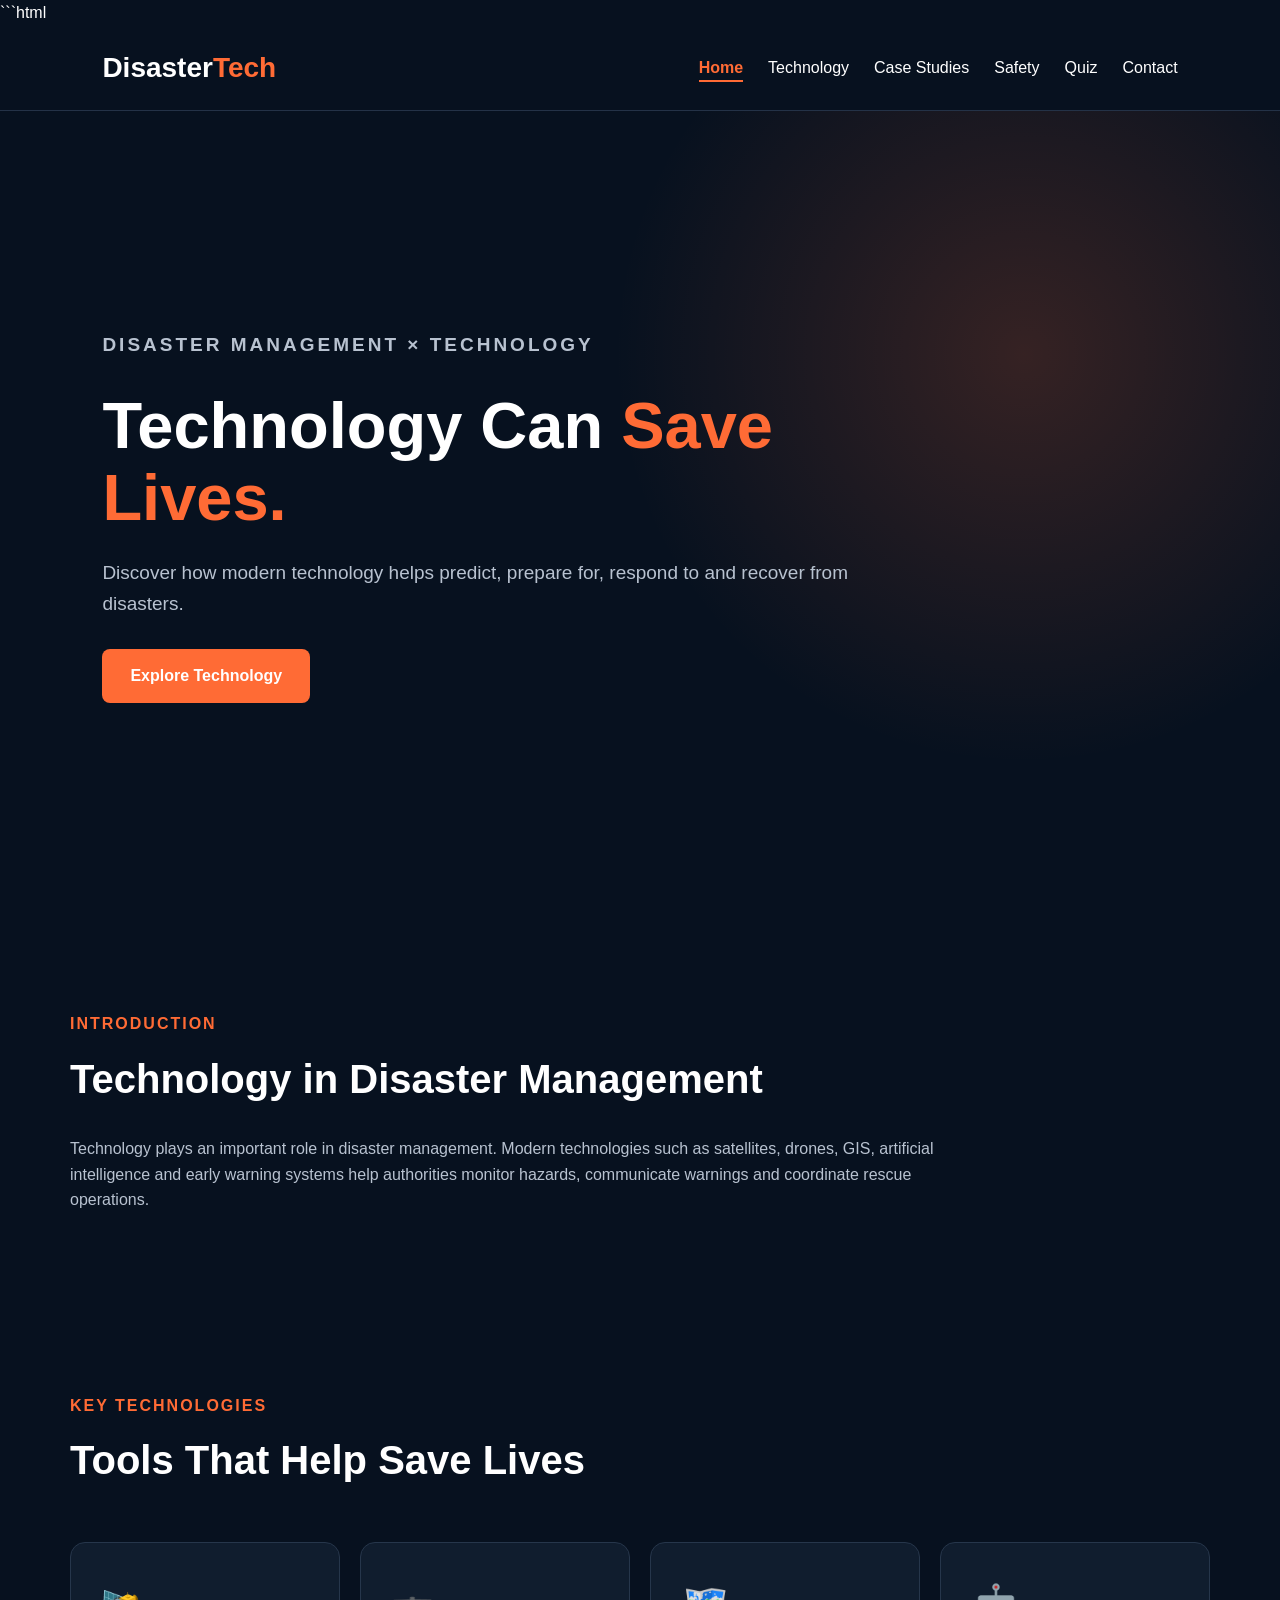
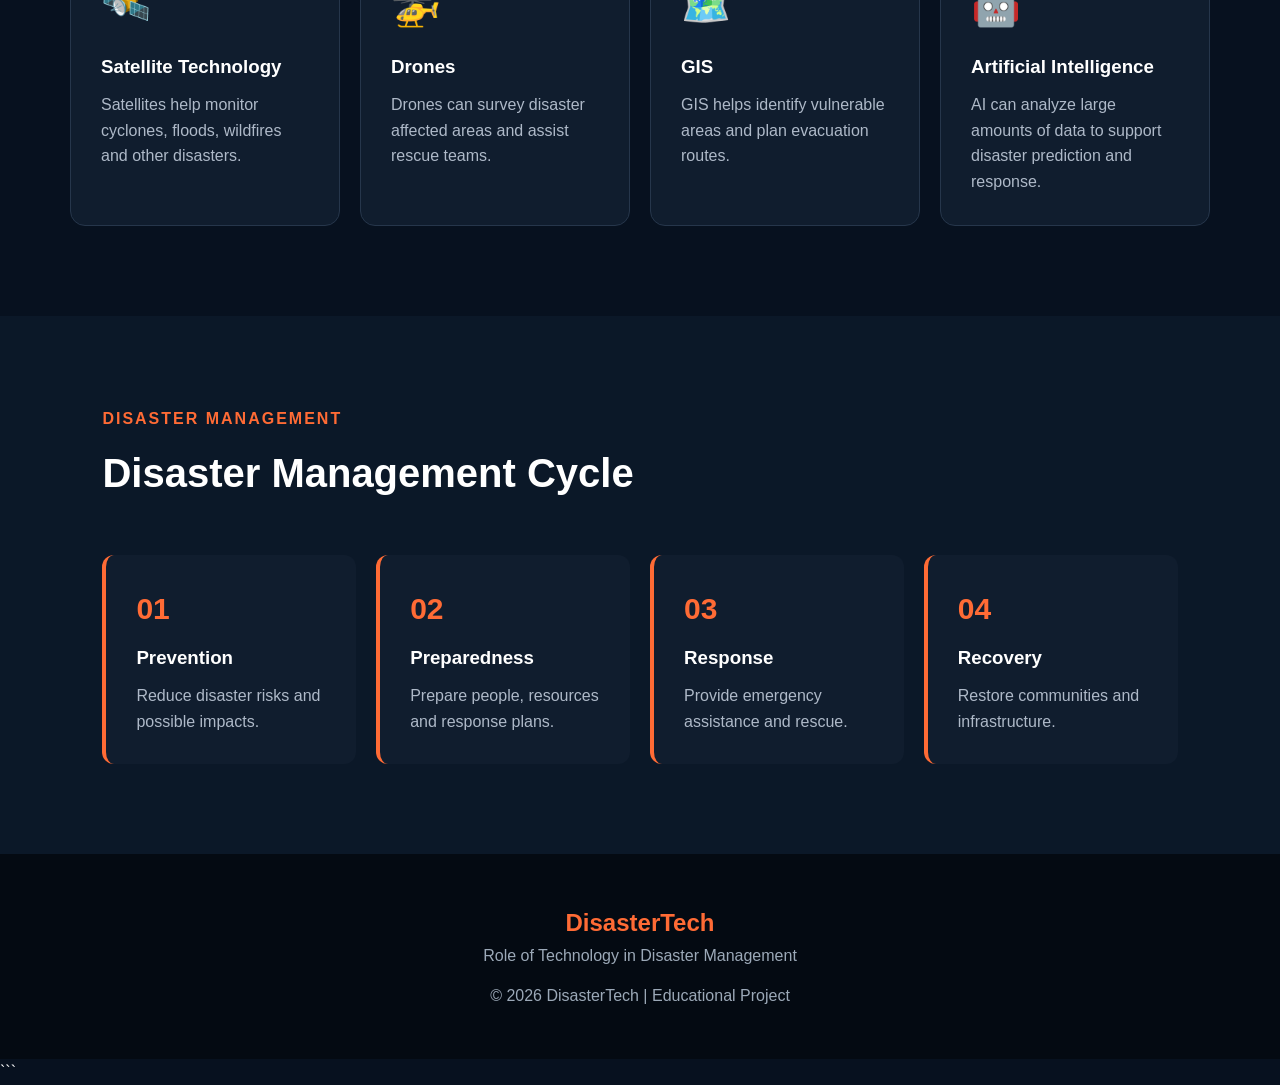
==== Disaster-Tech/index.html @ 54e912b9 "Add files via upload" ====
```html
<!DOCTYPE html>
<html lang="en">

<head>

    <meta charset="UTF-8">

    <meta name="viewport"
          content="width=device-width, initial-scale=1.0">

    <title>DisasterTech | Disaster Management</title>

    <link rel="stylesheet" href="css/style.css">

</head>


<body>


    <!-- NAVIGATION -->

    <header>

        <nav class="navbar">

            <div class="logo">
                Disaster<span>Tech</span>
            </div>


            <ul class="nav-links">

                <li>
                    <a href="index.html" class="active">Home</a>
                </li>

                <li>
                    <a href="technology.html">Technology</a>
                </li>

                <li>
                    <a href="case-studies.html">Case Studies</a>
                </li>

                <li>
                    <a href="safety.html">Safety</a>
                </li>

                <li>
                    <a href="quiz.html">Quiz</a>
                </li>

                <li>
                    <a href="contact.html">Contact</a>
                </li>

            </ul>

        </nav>

    </header>



    <!-- HERO SECTION -->

    <section class="hero">

        <div class="hero-content">

            <p class="tagline">
                DISASTER MANAGEMENT × TECHNOLOGY
            </p>


            <h1>

                Technology Can
                <span>Save Lives.</span>

            </h1>


            <p>

                Discover how modern technology helps
                predict, prepare for, respond to and
                recover from disasters.

            </p>


            <a href="technology.html" class="btn">

                Explore Technology

            </a>

        </div>

    </section>



    <!-- INTRODUCTION -->

    <section class="section">

        <div class="section-title">

            <p>INTRODUCTION</p>

            <h2>
                Technology in Disaster Management
            </h2>

        </div>


        <p class="description">

            Technology plays an important role in
            disaster management. Modern technologies
            such as satellites, drones, GIS,
            artificial intelligence and early warning
            systems help authorities monitor hazards,
            communicate warnings and coordinate
            rescue operations.

        </p>

    </section>



    <!-- TECHNOLOGY -->

    <section class="section">

        <div class="section-title">

            <p>KEY TECHNOLOGIES</p>

            <h2>
                Tools That Help Save Lives
            </h2>

        </div>


        <div class="card-container">


            <div class="tech-card">

                <div class="icon">🛰️</div>

                <h3>
                    Satellite Technology
                </h3>

                <p>

                    Satellites help monitor
                    cyclones, floods, wildfires
                    and other disasters.

                </p>

            </div>



            <div class="tech-card">

                <div class="icon">🚁</div>

                <h3>
                    Drones
                </h3>

                <p>

                    Drones can survey disaster
                    affected areas and assist
                    rescue teams.

                </p>

            </div>



            <div class="tech-card">

                <div class="icon">🗺️</div>

                <h3>
                    GIS
                </h3>

                <p>

                    GIS helps identify vulnerable
                    areas and plan evacuation
                    routes.

                </p>

            </div>



            <div class="tech-card">

                <div class="icon">🤖</div>

                <h3>
                    Artificial Intelligence
                </h3>

                <p>

                    AI can analyze large amounts
                    of data to support disaster
                    prediction and response.

                </p>

            </div>


        </div>

    </section>



    <!-- DISASTER MANAGEMENT CYCLE -->

    <section class="cycle-section">

        <div class="section-title">

            <p>
                DISASTER MANAGEMENT
            </p>

            <h2>
                Disaster Management Cycle
            </h2>

        </div>


        <div class="cycle-container">


            <div class="cycle-box">

                <span>01</span>

                <h3>
                    Prevention
                </h3>

                <p>
                    Reduce disaster risks and
                    possible impacts.
                </p>

            </div>



            <div class="cycle-box">

                <span>02</span>

                <h3>
                    Preparedness
                </h3>

                <p>
                    Prepare people, resources
                    and response plans.
                </p>

            </div>



            <div class="cycle-box">

                <span>03</span>

                <h3>
                    Response
                </h3>

                <p>
                    Provide emergency assistance
                    and rescue.
                </p>

            </div>



            <div class="cycle-box">

                <span>04</span>

                <h3>
                    Recovery
                </h3>

                <p>
                    Restore communities and
                    infrastructure.
                </p>

            </div>


        </div>

    </section>



    <!-- FOOTER -->

    <footer>

        <h2>
            DisasterTech
        </h2>

        <p>
            Role of Technology in Disaster Management
        </p>

        <p class="copyright">
            © 2026 DisasterTech | Educational Project
        </p>

    </footer>


    <script src="js/script.js"></script>

</body>

</html>
```
---- Disaster-Tech/css/style.css ----
/* RESET */
* {
    margin: 0;
    padding: 0;
    box-sizing: border-box;
}

html {
    scroll-behavior: smooth;
}

body {
    font-family: Arial, sans-serif;
    background: #07111f;
    color: white;
    line-height: 1.6;
}


/* NAVIGATION */
header {
    background: #07111f;
    padding: 20px 8%;
    border-bottom: 1px solid #243247;
}

.navbar {
    display: flex;
    justify-content: space-between;
    align-items: center;
}

.logo {
    font-size: 28px;
    font-weight: bold;
}

.logo span {
    color: #ff6b35;
}

.nav-links {
    display: flex;
    gap: 25px;
    list-style: none;
}

.nav-links a {
    color: white;
    text-decoration: none;
    font-size: 16px;
}

.nav-links a:hover {
    color: #ff6b35;
}

.nav-links a.active {
    color: #ff6b35;
    font-weight: bold;
    border-bottom: 2px solid #ff6b35;
    padding-bottom: 4px;
}


/* HERO */
.hero {
    min-height: 90vh;
    display: flex;
    align-items: center;
    padding: 80px 8%;

    background:
        radial-gradient(circle at 80% 30%,
            #ff6b3530,
            transparent 35%);
}

.hero-content {
    max-width: 750px;
}

.tagline {
    color: #ff6b35;
    font-weight: bold;
    letter-spacing: 3px;
    margin-bottom: 20px;
}

.hero h1 {
    font-size: 65px;
    line-height: 1.1;
    margin-bottom: 25px;
}

.hero h1 span {
    color: #ff6b35;
}

.hero p {
    color: #b8c2d0;
    font-size: 19px;
    margin-bottom: 30px;
}


/* BUTTON */
.btn {
    display: inline-block;
    background: #ff6b35;
    color: white;
    text-decoration: none;
    padding: 14px 28px;
    border-radius: 8px;
    font-weight: bold;
}

.btn:hover {
    background: #e95420;
}


/* SECTIONS */
.section {
    max-width: 1200px;
    margin: auto;
    padding: 90px 30px;
}

.section-title p {
    color: #ff6b35;
    font-weight: bold;
    letter-spacing: 2px;
}

.section-title h2 {
    font-size: 40px;
    margin-top: 10px;
}

.description {
    color: #b8c2d0;
    max-width: 900px;
    margin-top: 25px;
}


/* CARDS */
.card-container {
    display: grid;
    grid-template-columns: repeat(4, 1fr);
    gap: 20px;
    margin-top: 50px;
}

.tech-card {
    background: #101d2e;
    border: 1px solid #26364b;
    padding: 30px;
    border-radius: 15px;
    transition: 0.3s;
}

.tech-card:hover {
    transform: translateY(-8px);
    border-color: #ff6b35;
}

.icon {
    font-size: 40px;
    margin-bottom: 15px;
}

.tech-card h3 {
    margin-bottom: 10px;
}

.tech-card p {
    color: #aeb9c8;
}


/* DISASTER CYCLE */
.cycle-section {
    padding: 90px 8%;
    background: #0b1828;
}

.cycle-container {
    display: grid;
    grid-template-columns: repeat(4, 1fr);
    gap: 20px;
    margin-top: 50px;
}

.cycle-box {
    background: #101d2e;
    padding: 30px;
    border-radius: 12px;
    border-left: 4px solid #ff6b35;
}

.cycle-box span {
    color: #ff6b35;
    font-size: 30px;
    font-weight: bold;
}

.cycle-box h3 {
    margin: 10px 0;
}

.cycle-box p {
    color: #aeb9c8;
}


/* FOOTER */
footer {
    text-align: center;
    padding: 50px 20px;
    background: #040a12;
}

footer h2 {
    color: #ff6b35;
}

footer p {
    color: #9ca9b8;
}

.copyright {
    margin-top: 15px;
}


/* ==================== QUIZ STYLES ==================== */
.quiz-wrapper {
    max-width: 900px;
    margin: 40px auto 0;
    display: flex;
    flex-direction: column;
    gap: 25px;
}

.quiz-card {
    background: #101d2e;
    border: 1px solid #26364b;
    border-radius: 14px;
    padding: 25px 30px;
    transition: 0.3s;
}

.quiz-card:hover {
    border-color: #3b506d;
}

.quiz-q-num {
    display: inline-block;
    color: #ff6b35;
    font-weight: bold;
    font-size: 14px;
    letter-spacing: 1px;
    margin-bottom: 8px;
    text-transform: uppercase;
}

.quiz-question {
    font-size: 19px;
    font-weight: 600;
    color: #ffffff;
    margin-bottom: 18px;
    line-height: 1.4;
}

.quiz-options {
    display: flex;
    flex-direction: column;
    gap: 10px;
}

.option-label {
    display: flex;
    align-items: center;
    gap: 14px;
    padding: 12px 18px;
    background: #091424;
    border: 1px solid #1c2b3e;
    border-radius: 8px;
    cursor: pointer;
    transition: all 0.2s ease;
    color: #d1d9e2;
    font-size: 15px;
}

.option-label:hover {
    background: #13243a;
    border-color: #ff6b35;
    color: #ffffff;
}

.option-label input[type="radio"] {
    accent-color: #ff6b35;
    width: 18px;
    height: 18px;
    cursor: pointer;
}

.option-label.is-correct {
    background: rgba(16, 185, 129, 0.15) !important;
    border-color: #10b981 !important;
    color: #a7f3d0 !important;
}

.option-label.is-wrong {
    background: rgba(239, 68, 68, 0.15) !important;
    border-color: #ef4444 !important;
    color: #fca5a5 !important;
}

.quiz-controls {
    display: flex;
    gap: 15px;
    justify-content: center;
    margin-top: 30px;
}

.btn-secondary {
    background: #243247;
    color: white;
    border: none;
    cursor: pointer;
    padding: 14px 28px;
    border-radius: 8px;
    font-weight: bold;
    font-size: 16px;
    transition: 0.3s;
}

.btn-secondary:hover {
    background: #32435e;
}

.quiz-submit-btn {
    border: none;
    cursor: pointer;
    font-size: 16px;
}

.quiz-result-card {
    background: #101d2e;
    border: 2px solid #ff6b35;
    border-radius: 16px;
    padding: 35px;
    text-align: center;
    margin-top: 30px;
    animation: fadeIn 0.4s ease-out;
}

.quiz-result-card h2 {
    font-size: 32px;
    color: #ff6b35;
    margin-bottom: 12px;
}

.quiz-result-card p {
    font-size: 18px;
    color: #d1d9e2;
    max-width: 600px;
    margin: 0 auto;
}

/* ==================== CONTACT & HELPLINE STYLES ==================== */
.contact-layout {
    display: grid;
    grid-template-columns: 1fr 1fr;
    gap: 40px;
    margin-top: 40px;
}

.helplines-container {
    display: flex;
    flex-direction: column;
    gap: 18px;
}

.helpline-card {
    background: #101d2e;
    border: 1px solid #26364b;
    border-left: 5px solid #ff6b35;
    padding: 22px 25px;
    border-radius: 12px;
    display: flex;
    justify-content: space-between;
    align-items: center;
    transition: 0.3s;
}

.helpline-card:hover {
    transform: translateX(6px);
    border-color: #ff6b35;
}

.helpline-info h3 {
    font-size: 18px;
    margin-bottom: 4px;
}

.helpline-info p {
    font-size: 14px;
    color: #8fa0b5;
}

.helpline-number {
    font-size: 24px;
    font-weight: 800;
    color: #ff6b35;
    text-decoration: none;
    background: rgba(255, 107, 53, 0.1);
    padding: 8px 16px;
    border-radius: 8px;
    border: 1px solid rgba(255, 107, 53, 0.3);
    transition: 0.2s;
}

.helpline-number:hover {
    background: #ff6b35;
    color: white;
}

.contact-form-card {
    background: #101d2e;
    border: 1px solid #26364b;
    border-radius: 14px;
    padding: 35px;
}

.contact-form {
    display: flex;
    flex-direction: column;
    gap: 18px;
    margin-top: 20px;
}

.form-group {
    display: flex;
    flex-direction: column;
    gap: 8px;
}

.form-group label {
    font-size: 14px;
    font-weight: 600;
    color: #d1d9e2;
}

.form-control {
    background: #091424;
    border: 1px solid #243247;
    border-radius: 8px;
    padding: 13px 16px;
    color: white;
    font-size: 15px;
    font-family: inherit;
    transition: 0.2s;
}

.form-control:focus {
    outline: none;
    border-color: #ff6b35;
    box-shadow: 0 0 0 3px rgba(255, 107, 53, 0.2);
}

.form-control::placeholder {
    color: #64748b;
}

.form-feedback {
    display: none;
    background: rgba(16, 185, 129, 0.15);
    border: 1px solid #10b981;
    color: #a7f3d0;
    padding: 14px;
    border-radius: 8px;
    font-size: 15px;
    text-align: center;
    margin-top: 15px;
}

@keyframes fadeIn {
    from {
        opacity: 0;
        transform: translateY(12px);
    }

    to {
        opacity: 1;
        transform: translateY(0);
    }
}

/* MOBILE */
@media (max-width: 900px) {

    .card-container,
    .cycle-container {
        grid-template-columns: repeat(2, 1fr);
    }

    .contact-layout {
        grid-template-columns: 1fr;
    }

    .nav-links {
        gap: 12px;
    }

    .hero h1 {
        font-size: 50px;
    }
}


@media (max-width: 600px) {

    .navbar {
        flex-direction: column;
        gap: 20px;
    }

    .nav-links {
        flex-wrap: wrap;
        justify-content: center;
    }

    .card-container,
    .cycle-container {
        grid-template-columns: 1fr;
    }

    .hero h1 {
        font-size: 40px;
    }

    .quiz-card {
        padding: 20px;
    }

    .helpline-card {
        flex-direction: column;
        align-items: flex-start;
        gap: 12px;
    }
}
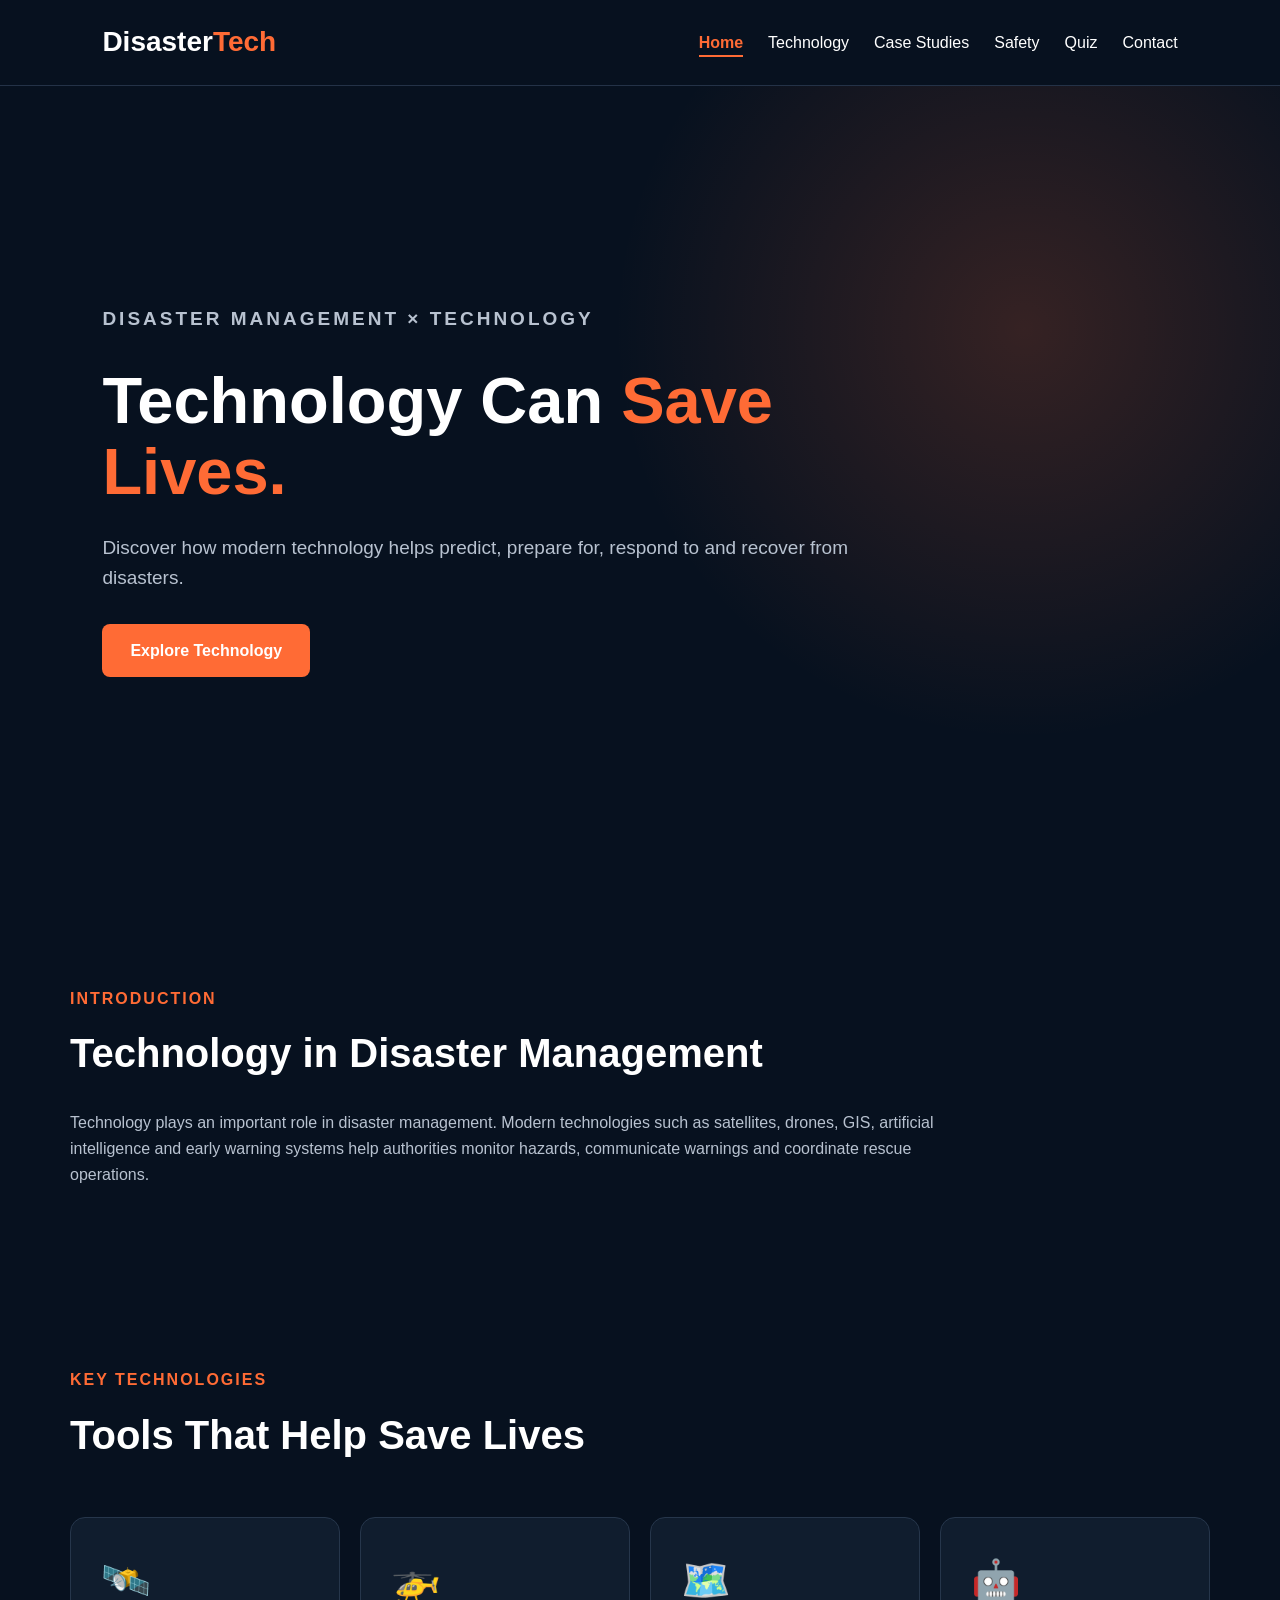
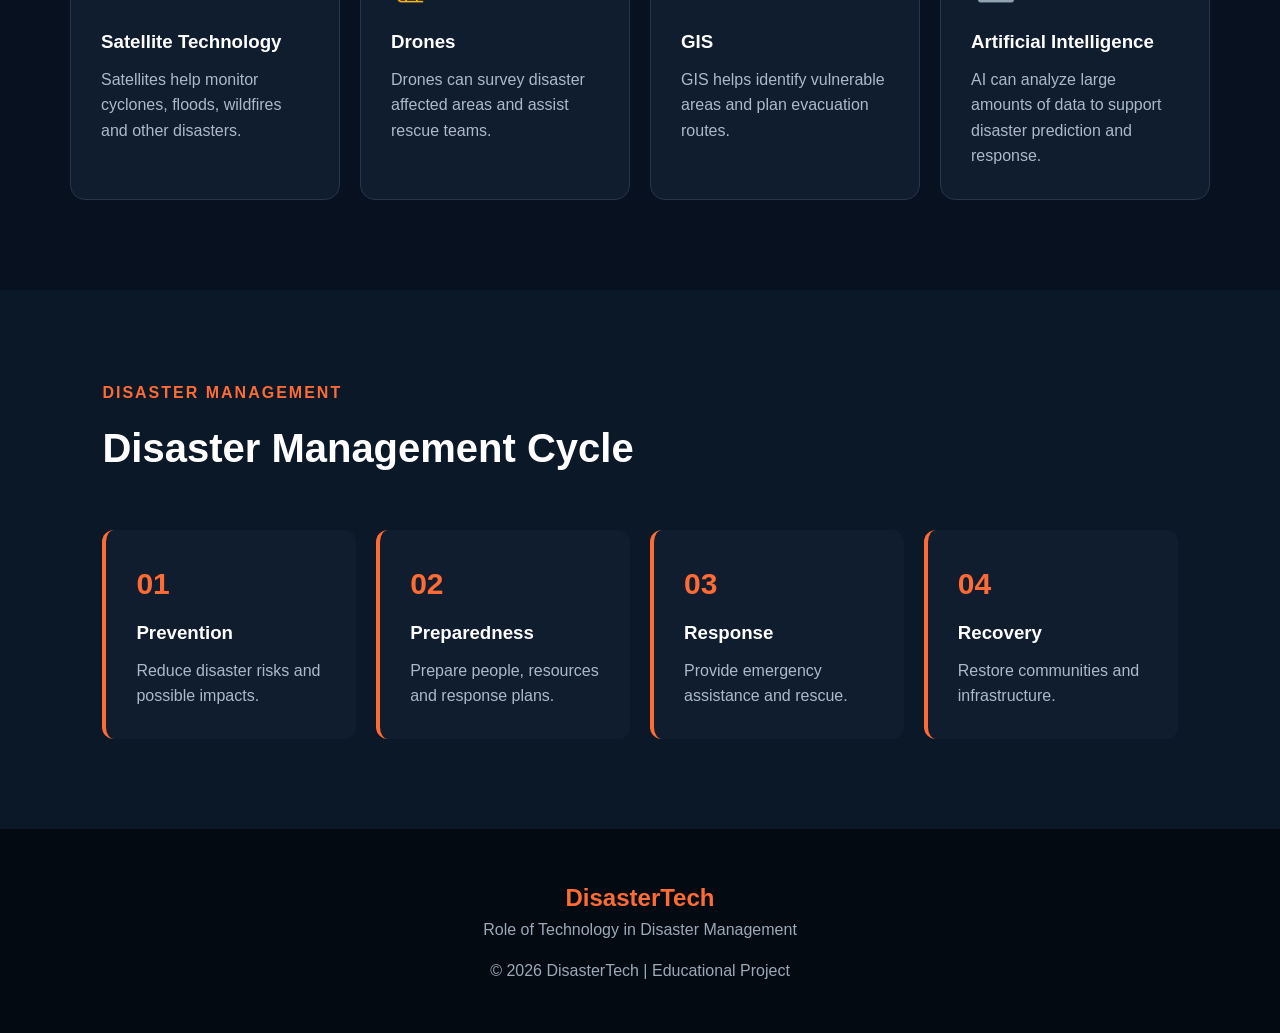
==== commit c1ff9cd8: "Update index.html" ====
--- a/Disaster-Tech/index.html
+++ b/Disaster-Tech/index.html
@@ -1,4 +1,4 @@
-```html
+
 <!DOCTYPE html>
 <html lang="en">
 
@@ -355,5 +355,5 @@
 </body>
 
 </html>
-```
-
+
+
